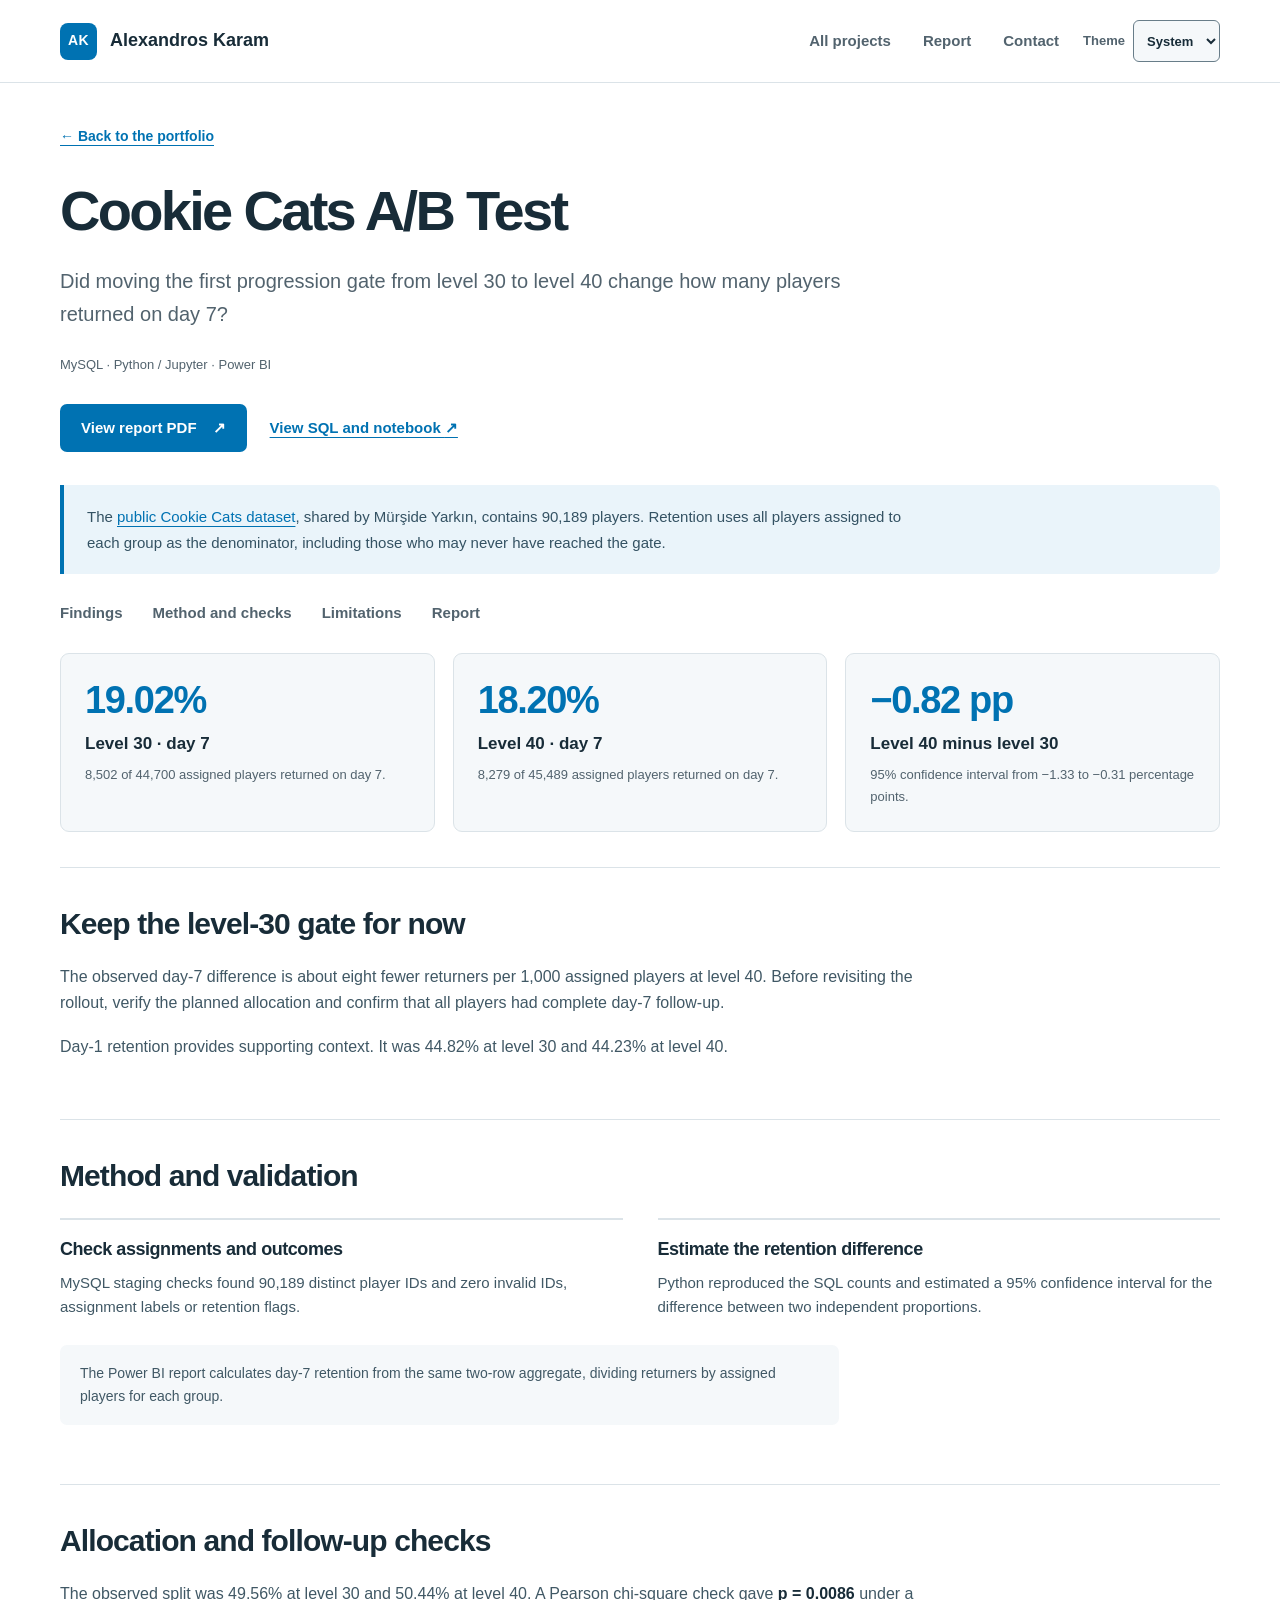
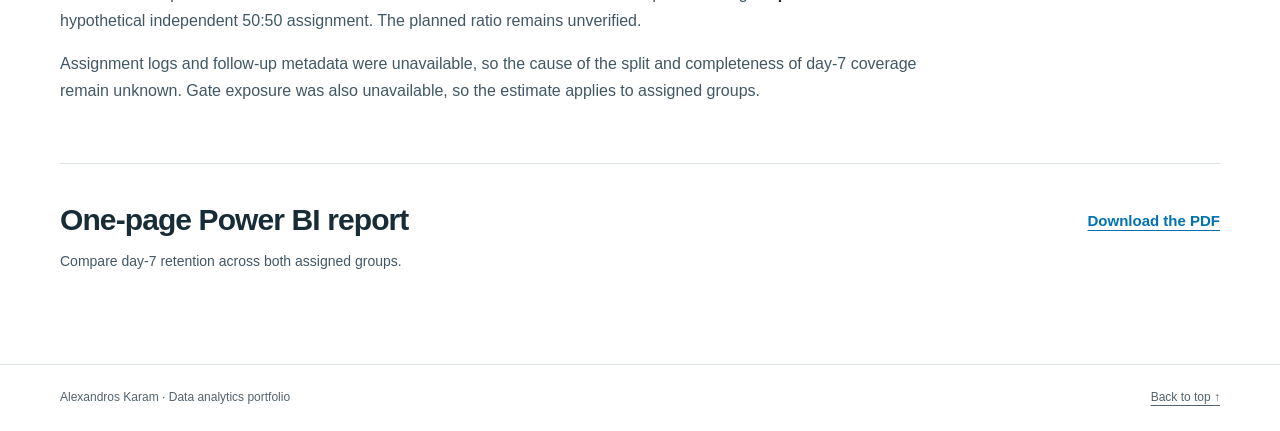
==== projects/cookie-cats-ab-test/index.html @ 2361bf5e "Add Cookie Cats A/B Test case study" ====
<!doctype html>
<html lang="en">
<head>
  <meta charset="utf-8">
  <meta name="viewport" content="width=device-width, initial-scale=1">
  <meta name="description" content="An A/B test case study on how moving the first Cookie Cats progression gate from level 30 to level 40 affected day-7 retention.">
  <meta name="color-scheme" content="light dark">
  <link rel="icon" href="../../favicon.ico?v=20261107" type="image/x-icon">
  <link rel="icon" href="../../favicon.svg?v=20261107" type="image/svg+xml" sizes="any">
  <title>Cookie Cats A/B Test | Alexandros Karam</title>
  <script src="../../theme.js?v=1"></script>
  <link rel="stylesheet" href="../../styles.css?v=theme-1">
</head>
<body class="case-page">
  <a class="skip" href="#main">Skip to content</a>
  <header>
    <div class="wrap nav">
      <a class="brand" href="../../index.html"><span class="monogram" aria-hidden="true">AK</span>Alexandros Karam</a>
      <nav aria-label="Main navigation">
        <a class="about-nav" href="../../index.html#projects">All projects</a>
        <a href="#report">Report</a>
        <a href="../../index.html#contact">Contact</a>
      </nav>
      <label class="theme-picker" hidden>
        <span>Theme</span>
        <select id="portfolio-theme">
          <option value="system">System</option>
          <option value="light">Light</option>
          <option value="dark">Dark</option>
        </select>
      </label>
    </div>
  </header>
  <main class="wrap case-main" id="main">
    <section class="case-intro" aria-labelledby="case-title">
      <a class="breadcrumb" href="../../index.html#projects">← Back to the portfolio</a>
      <h1 id="case-title">Cookie Cats A/B Test</h1>
      <p class="case-deck">Did moving the first progression gate from level 30 to level 40 change how many players returned on day 7?</p>
      <div class="case-meta"><span>MySQL · Python / Jupyter · Power BI</span></div>
      <div class="actions">
        <a class="button" href="cookie-cats-ab-test-report.pdf" target="_blank" rel="noopener">View report PDF <span aria-hidden="true">↗</span></a>
        <a class="text-link" href="https://github.com/Alex-Karam/cookie-cats-ab-test" target="_blank" rel="noopener">View SQL and notebook <span aria-hidden="true">↗</span></a>
      </div>
    </section>
    <aside class="disclosure" aria-label="Data source and scope">
      <p>The <a href="https://www.kaggle.com/datasets/mursideyarkin/mobile-games-ab-testing-cookie-cats">public Cookie Cats dataset</a>, shared by Mürşide Yarkın, contains 90,189 players. Retention uses all players assigned to each group as the denominator, including those who may never have reached the gate.</p>
    </aside>
    <nav aria-label="Case study sections">
      <ul class="case-jump">
        <li><a href="#findings">Findings</a></li>
        <li><a href="#method">Method and checks</a></li>
        <li><a href="#limitations">Limitations</a></li>
        <li><a href="#report">Report</a></li>
      </ul>
    </nav>
    <section class="case-metrics" aria-label="Primary day-7 retention results">
      <article class="case-metric"><span class="value">19.02%</span><h2>Level 30 · day 7</h2><p>8,502 of 44,700 assigned players returned on day 7.</p></article>
      <article class="case-metric"><span class="value">18.20%</span><h2>Level 40 · day 7</h2><p>8,279 of 45,489 assigned players returned on day 7.</p></article>
      <article class="case-metric"><span class="value">−0.82 pp</span><h2>Level 40 minus level 30</h2><p>95% confidence interval from −1.33 to −0.31 percentage points.</p></article>
    </section>
    <section class="case-section" id="findings" aria-labelledby="findings-title">
      <h2 id="findings-title">Keep the level-30 gate for now</h2>
      <p>The observed day-7 difference is about eight fewer returners per 1,000 assigned players at level 40. Before revisiting the rollout, verify the planned allocation and confirm that all players had complete day-7 follow-up.</p>
      <p>Day-1 retention provides supporting context. It was 44.82% at level 30 and 44.23% at level 40.</p>
    </section>
    <section class="case-section" id="method" aria-labelledby="method-title">
      <h2 id="method-title">Method and validation</h2>
      <div class="method-grid">
        <div class="method-step"><h3>Check assignments and outcomes</h3><p>MySQL staging checks found 90,189 distinct player IDs and zero invalid IDs, assignment labels or retention flags.</p></div>
        <div class="method-step"><h3>Estimate the retention difference</h3><p>Python reproduced the SQL counts and estimated a 95% confidence interval for the difference between two independent proportions.</p></div>
      </div>
      <p class="case-note">The Power BI report calculates day-7 retention from the same two-row aggregate, dividing returners by assigned players for each group.</p>
    </section>
    <section class="case-section" id="limitations" aria-labelledby="limitations-title">
      <h2 id="limitations-title">Allocation and follow-up checks</h2>
      <p>The observed split was 49.56% at level 30 and 50.44% at level 40. A Pearson chi-square check gave <strong>p = 0.0086</strong> under a hypothetical independent 50:50 assignment. The planned ratio remains unverified.</p>
      <p>Assignment logs and follow-up metadata were unavailable, so the cause of the split and completeness of day-7 coverage remain unknown. Gate exposure was also unavailable, so the estimate applies to assigned groups.</p>
    </section>
    <section class="case-section" id="report" aria-labelledby="report-title">
      <div class="report-head">
        <div><h2 id="report-title">One-page Power BI report</h2><p>Compare day-7 retention across both assigned groups.</p></div>
        <a class="text-link" href="cookie-cats-ab-test-report.pdf" download>Download the PDF</a>
      </div>
    </section>
  </main>
  <footer><div class="wrap footer"><span>Alexandros Karam · Data analytics portfolio</span><a href="#main">Back to top ↑</a></div></footer>
</body>
</html>
---- styles.css ----
:root {
      color-scheme:light;
      --ink:#182c38;
      --muted:#52636e;
      --blue:#0072b2;
      --orange:#d55e00;
      --line:#dbe3e8;
      --paper:#fff;
      --wash:#f5f8fa;
      --soft-blue:#eaf4fa;
      --header:rgba(255,255,255,.97);
      --card-line:#cfdfeb;
      --status:#224a60;
      --body-copy:#3f5664;
      --tag-line:#c4d7e5;
      --tag-surface:rgba(255,255,255,.6);
      --journey-line:#d5e2eb;
      --journey-surface:rgba(255,255,255,.8);
      --step-line:#bdd2e0;
      --detail-line:#bfd3e1;
      --status-outline:#687d89;
      --disclosure-copy:#345263;
      --section-copy:#405865;
      --button:#0072b2;
      --button-hover:#005d91;
      --strong-link:#005d91;
    }
    @supports (color:light-dark(white, black)) {
      :root {
        color-scheme:light dark;
        --ink:light-dark(#182c38, #e4edf3);
        --muted:light-dark(#52636e, #afc0cc);
        --blue:light-dark(#0072b2, #82c9f6);
        --orange:light-dark(#d55e00, #ffad72);
        --line:light-dark(#dbe3e8, #334754);
        --paper:light-dark(#fff, #101920);
        --wash:light-dark(#f5f8fa, #15232e);
        --soft-blue:light-dark(#eaf4fa, #192d3b);
        --header:light-dark(rgba(255,255,255,.97), #101920);
        --card-line:light-dark(#cfdfeb, #3b5262);
        --status:light-dark(#224a60, #b3d8f1);
        --body-copy:light-dark(#3f5664, #c8d8e3);
        --tag-line:light-dark(#c4d7e5, #4b6578);
        --tag-surface:light-dark(rgba(255,255,255,.6), #263d4d);
        --journey-line:light-dark(#d5e2eb, #3b5262);
        --journey-surface:light-dark(rgba(255,255,255,.8), #192d3b);
        --step-line:light-dark(#bdd2e0, #4b6578);
        --detail-line:light-dark(#bfd3e1, #405967);
        --status-outline:light-dark(#687d89, #92a7b5);
        --disclosure-copy:light-dark(#345263, #c6dceb);
        --section-copy:light-dark(#405865, #c8d8e3);
        --button:light-dark(#0072b2, #006da8);
        --button-hover:light-dark(#005d91, #005985);
        --strong-link:light-dark(#005d91, #a4dafb);
      }
      :root[data-theme="light"] { color-scheme:light; }
      :root[data-theme="dark"] { color-scheme:dark; }
    }
    * { box-sizing:border-box; }
    html { scroll-behavior:smooth; scroll-padding-top:92px; }
    body { margin:0; background:var(--paper); color:var(--ink); font:17px/1.65 "Segoe UI",Arial,sans-serif; }
    a { color:var(--blue); text-underline-offset:4px; }
    a:hover { text-decoration-thickness:2px; }
    a:focus-visible, summary:focus-visible, .theme-picker select:focus-visible { outline:3px solid var(--orange); outline-offset:5px; }
    .skip { position:absolute; left:16px; top:-80px; z-index:20; padding:10px 18px; background:var(--ink); color:var(--paper); }
    .skip:focus { top:12px; }
    .wrap { width:min(1160px,calc(100% - 80px)); margin-inline:auto; }
    header { position:sticky; top:0; z-index:10; background:var(--header); border-bottom:1px solid var(--line); }
    .nav { min-height:82px; display:flex; align-items:center; justify-content:space-between; gap:24px; }
    .brand { display:flex; align-items:center; gap:13px; color:var(--ink); text-decoration:none; font-weight:650; font-size:18px; }
    .monogram { width:37px; height:37px; display:grid; place-items:center; background:var(--button); color:white; font-size:14px; letter-spacing:.03em; border-radius:8px; }
    nav { display:flex; align-items:center; gap:32px; }
    nav a { color:var(--muted); text-decoration:none; font-size:15px; font-weight:600; }
    nav a:hover { color:var(--blue); }
    .nav > nav { margin-inline-start:auto; }
    .theme-picker { display:flex; align-items:center; gap:8px; color:var(--muted); font-size:13px; font-weight:600; }
    .theme-picker[hidden] { display:none; }
    .theme-picker select { min-height:42px; padding:6px 9px; border:1px solid var(--status-outline); border-radius:6px; background:var(--wash); color:var(--ink); font:inherit; cursor:pointer; }
    .hero { display:grid; grid-template-columns:minmax(0,1.65fr) minmax(240px,.8fr); align-items:center; gap:70px; padding-block:77px 70px; }
    .eyebrow { margin:0 0 19px; font-size:12px; font-weight:750; letter-spacing:.14em; text-transform:uppercase; color:var(--blue); }
    h1 { margin:0 0 25px; font-size:clamp(43px,5.25vw,70px); line-height:1.08; letter-spacing:-.048em; font-weight:650; }
    h1 span { display:block; }
    h1 .accent { color:var(--blue); }
    .lead { max-width:620px; margin:0; font-size:19px; line-height:1.7; color:var(--muted); }
    .lead strong { font-weight:650; color:var(--ink); }
    .actions { display:flex; flex-wrap:wrap; align-items:center; gap:23px; margin-top:29px; }
    .button { display:inline-flex; align-items:center; justify-content:center; gap:16px; min-height:48px; padding:10px 21px; background:var(--button); color:white; border-radius:7px; text-decoration:none; font-weight:650; font-size:15px; }
    .button:hover { background:var(--button-hover); text-decoration:none; }
    .text-link { font-size:15px; font-weight:650; }
    .portrait { margin:0; width:100%; max-width:320px; justify-self:end; position:relative; padding:11px; border:1px solid var(--line); border-radius:20px; background:var(--wash); }
    .portrait::before { content:""; position:absolute; height:65px; width:5px; background:var(--orange); left:-3px; top:40px; border-radius:4px; }
    .portrait img { display:block; width:100%; height:auto; aspect-ratio:1/1.05; object-fit:cover; object-position:center 32%; border-radius:12px; }
    .portrait figcaption { padding:14px 7px 5px; font-size:13px; line-height:1.5; color:var(--muted); }
    .portrait figcaption strong { display:block; font-size:15px; color:var(--ink); font-weight:650; }
    .tools { display:flex; align-items:center; gap:32px; flex-wrap:wrap; padding:22px 0; border-top:1px solid var(--line); border-bottom:1px solid var(--line); }
    .tools-label { font-size:12px; font-weight:700; letter-spacing:.09em; text-transform:uppercase; color:var(--muted); margin-right:auto; }
    .tools span:not(.tools-label) { font-size:15px; font-weight:650; }
    section { padding-block:76px; }
    .section-head { display:flex; align-items:end; justify-content:space-between; gap:30px; margin-bottom:32px; }
    .section-head .eyebrow { margin-bottom:9px; }
    h2 { margin:0; font-size:36px; line-height:1.2; font-weight:650; letter-spacing:-.03em; }
    .section-head p:last-child { margin:0; max-width:375px; font-size:15px; color:var(--muted); }
    #projects { padding-bottom:36px; }
    .completed-grid { display:grid; grid-template-columns:repeat(2,minmax(0,1fr)); gap:20px; align-items:stretch; }
    .completed-card { display:flex; flex-direction:column; min-width:0; padding:26px; background:var(--soft-blue); border:1px solid var(--card-line); border-radius:12px; }
    .status { display:inline-flex; align-items:center; gap:8px; font-size:12px; font-weight:650; color:var(--status); }
    .status::before { content:""; width:7px; height:7px; border-radius:50%; background:var(--blue); flex-shrink:0; }
    h3 { margin:15px 0; font-size:30px; line-height:1.25; letter-spacing:-.025em; font-weight:650; }
    .completed-card h3 { min-height:2.5em; margin:17px 0 15px; font-size:24px; line-height:1.25; }
    .completed-card .card-description { margin:0 0 15px; font-size:15px; line-height:1.65; color:var(--body-copy); }
    .completed-card .card-context { margin:0 0 20px; font-size:13px; line-height:1.65; color:var(--muted); }
    .completed-card .tags { margin:0 0 17px; }
    .completed-card .card-report { margin:auto 0 0; padding-top:8px; color:var(--muted); font-size:12px; }
    .completed-card .case-links { gap:13px 18px; margin-top:17px; }
    .completed-card .case-links .button { padding:9px 13px; gap:10px; font-size:13px; }
    .completed-card .case-links .text-link { font-size:13px; }
    .tags { display:flex; flex-wrap:wrap; gap:8px; margin-top:23px; }
    .tag { border:1px solid var(--tag-line); border-radius:5px; padding:4px 10px; font-size:12px; font-weight:650; background:var(--tag-surface); }
    .journey { margin-bottom:22px; padding:22px; border:1px solid var(--journey-line); border-radius:10px; background:var(--journey-surface); }
    .journey-label { display:block; margin-bottom:17px; font-size:10px; letter-spacing:.1em; font-weight:750; color:var(--muted); text-transform:uppercase; }
    .journey-step { display:flex; align-items:center; gap:13px; margin-top:10px; font-size:14px; font-weight:600; }
    .journey-step b { display:grid; place-items:center; font-size:11px; border:1px solid var(--step-line); color:var(--blue); border-radius:5px; width:29px; height:29px; font-weight:700; }
    .journey-note { margin:17px 0 0!important; font-size:12px!important; color:var(--muted)!important; line-height:1.55; }
    details { border-top:1px solid var(--detail-line); padding-top:15px; }
    summary { cursor:pointer; font-size:14px; font-weight:650; color:var(--strong-link); padding:3px 0; }
    details ul { margin:13px 0 0; padding-left:19px; color:var(--body-copy); font-size:14px; }
    details li { margin-bottom:8px; }
    .release-note { margin:17px 0 0!important; font-size:12px!important; line-height:1.6; }
    .development { padding-block:18px 70px; }
    .development h2 { font-size:26px; }
    .development-list { margin-top:20px; border-top:1px solid var(--line); }
    .development-row { display:grid; grid-template-columns:minmax(0,1fr) 115px; gap:28px; padding:24px 0; border-bottom:1px solid var(--line); }
    .development-row h3 { font-size:19px; margin:0 0 8px; letter-spacing:-.015em; }
    .development-row p { margin:0; max-width:850px; font-size:14px; color:var(--muted); }
    .development-row .status { justify-self:end; align-self:start; white-space:nowrap; color:var(--muted); padding-top:5px; }
    .development-row .status::before { background:transparent; border:1.5px solid var(--status-outline); }
    .about-shell { background:var(--wash); border-block:1px solid var(--line); }
    .about { display:grid; grid-template-columns:minmax(0,.9fr) minmax(0,1.3fr); gap:100px; }
    .about .eyebrow { margin-bottom:12px; }
    .about h2 { max-width:320px; font-size:34px; }
    .about p { margin:0 0 18px; color:var(--muted); font-size:16px; }
    .principles { list-style:none; padding:0; margin:28px 0 0; display:grid; gap:14px; }
    .principles li { display:grid; grid-template-columns:26px 1fr; gap:10px; font-size:15px; }
    .principles b { color:var(--blue); font-size:12px; padding-top:3px; }
    .principles strong { font-weight:650; }
    .research-links { display:flex; gap:24px; margin-top:25px; font-size:14px; font-weight:650; }
    .contact { display:flex; justify-content:space-between; align-items:center; gap:40px; padding-block:64px; }
    .contact .eyebrow { margin-bottom:10px; }
    .contact h2 { font-size:32px; }
    .contact p { margin:12px 0 0; color:var(--muted); font-size:16px; }
    .contact-actions { display:flex; flex-direction:column; align-items:center; gap:13px; flex-shrink:0; }
    footer { border-top:1px solid var(--line); }
    .footer { display:flex; justify-content:space-between; align-items:center; gap:20px; padding-block:23px; font-size:12px; color:var(--muted); }
    .footer a { color:var(--muted); }
    @media (max-width:1000px) {
      .completed-grid { grid-template-columns:1fr; gap:18px; }
      .completed-card h3 { min-height:0; }
    }
    @media (max-width:950px) {
      .wrap { width:calc(100% - 48px); }
      .hero { gap:35px; padding-block:56px; grid-template-columns:minmax(0,1.5fr) minmax(210px,.8fr); }
      h1 { font-size:53px; }
      .lead { font-size:17px; }
      .about { gap:50px; }
      .tools { gap:22px; }
      .tools-label { flex-basis:100%; }
    }
    @media (max-width:650px) {
      html { scroll-padding-top:80px; }
      body { font-size:16px; }
      .wrap { width:calc(100% - 40px); }
      .nav { min-height:72px; gap:12px; }
      .brand { font-size:15px; gap:9px; }
      .monogram { width:30px; height:30px; font-size:12px; }
      nav { gap:18px; }
      nav a { font-size:13px; }
      nav .about-nav { display:none; }
      .hero { grid-template-columns:1fr; gap:36px; padding-block:41px 34px; }
      h1 { font-size:clamp(40px,9.8vw,55px); letter-spacing:-.045em; }
      .eyebrow { font-size:10px; margin-bottom:17px; }
      .lead { font-size:17px; }
      .actions { gap:23px; margin-top:24px; }
      .portrait { max-width:100%; display:grid; grid-template-columns:105px minmax(0,1fr); gap:17px; padding:9px; align-items:center; border-radius:13px; }
      .portrait::before { height:36px; top:23px; width:4px; }
      .portrait img { aspect-ratio:1; object-position:center 15%; border-radius:7px; }
      .portrait figcaption { padding:0 8px 0 0; font-size:12px; }
      .portrait figcaption strong { font-size:14px; margin-bottom:4px; }
      .tools { gap:10px 23px; padding-block:19px; }
      .tools span:not(.tools-label) { font-size:13px; }
      section { padding-block:46px; }
      .section-head { display:block; margin-bottom:25px; }
      h2 { font-size:30px; }
      .section-head p:last-child { margin-top:15px; font-size:14px; }
      .completed-card { padding:23px; }
      .completed-card h3 { font-size:23px; }
      h3 { font-size:27px; }
      .journey { padding:18px; }
      .development { padding-block:12px 46px; }
      .development h2 { font-size:24px; }
      .development-row { grid-template-columns:1fr; gap:10px; }
      .development-row .status { justify-self:start; padding:0; }
      .about { grid-template-columns:1fr; gap:25px; }
      .about h2 { font-size:29px; max-width:100%; }
      .about p { font-size:15px; }
      .contact { align-items:flex-start; flex-direction:column; gap:25px; padding-block:46px; }
      .contact h2 { font-size:29px; }
      .contact-actions { align-items:flex-start; }
      .footer { align-items:flex-start; flex-direction:column; gap:7px; }
    }
    @media (max-width:650px) {
      .nav:has(.theme-picker:not([hidden])) { display:grid; grid-template-columns:minmax(0,1fr) auto; gap:4px 12px; padding-block:9px; }
      .nav:has(.theme-picker:not([hidden])) > nav { grid-column:1 / -1; grid-row:2; margin-inline-start:0; min-height:30px; }
      .theme-picker { grid-column:2; grid-row:1; }
      html:has(.theme-picker:not([hidden])) { scroll-padding-top:105px; }
    }
    @media (max-width:370px) {
      .theme-picker span { position:absolute; width:1px; height:1px; overflow:hidden; clip-path:inset(50%); white-space:nowrap; }
    }
    @media (prefers-reduced-motion:reduce) { html { scroll-behavior:auto; } }

    .case-links { display:flex; align-items:center; flex-wrap:wrap; gap:16px 22px; margin-top:23px; }
    .case-links .button { min-height:43px; font-size:14px; padding:8px 16px; }
    .case-links .text-link { font-size:13px; }
    .case-main { padding-bottom:32px; }
    .case-intro { padding-block:39px 33px; }
    .breadcrumb { display:inline-block; margin:0 0 31px; font-size:14px; font-weight:600; }
    .case-intro .eyebrow { margin-bottom:15px; }
    .case-intro h1 { max-width:950px; font-size:clamp(34px,4.5vw,56px); line-height:1.14; margin-bottom:22px; }
    .case-deck { margin:0; max-width:790px; color:var(--muted); font-size:20px; line-height:1.65; }
    .case-meta { display:flex; flex-wrap:wrap; align-items:center; gap:10px 24px; margin:23px 0 0; color:var(--muted); font-size:13px; }
    .case-meta .status { font-size:13px; }
    .disclosure { border-left:4px solid var(--blue); border-radius:0 8px 8px 0; padding:19px 23px; background:var(--soft-blue); color:var(--disclosure-copy); font-size:15px; line-height:1.7; margin:0 0 27px; }
    .disclosure p { margin:0; max-width:100ch; }
    .disclosure strong { color:var(--ink); font-weight:650; }
    .case-jump { display:flex; flex-wrap:wrap; gap:12px 30px; margin:0; padding:0 0 27px; list-style:none; font-size:14px; font-weight:600; }
    .case-metrics { display:grid; grid-template-columns:repeat(3,minmax(0,1fr)); gap:18px; padding-block:0 35px; }
    .case-metric { border:1px solid var(--line); border-radius:9px; padding:24px; background:var(--wash); }
    .case-metric .value { display:block; color:var(--blue); font-size:38px; line-height:1.2; letter-spacing:-.035em; font-weight:650; margin-bottom:10px; }
    .case-metric h2 { font-size:17px; letter-spacing:0; margin:0 0 10px; }
    .case-metric p { margin:0; color:var(--muted); font-size:13px; line-height:1.65; }
    @media (min-width:651px) {
      .business-case .case-metric .value, .fx-case .case-metric .value { font-size:clamp(26px,3vw,38px); }
    }
    .case-section { border-top:1px solid var(--line); padding-block:38px 42px; }
    .case-section h2 { font-size:30px; margin:0 0 22px; }
    .case-section h3 { font-size:21px; margin:26px 0 11px; }
    .case-section p { max-width:100ch; margin:0 0 17px; color:var(--section-copy); font-size:16px; }
    .case-section strong { color:var(--ink); font-weight:650; }
    .case-section ul { max-width:100ch; padding-left:22px; color:var(--section-copy); font-size:16px; }
    .case-section li { padding-left:3px; margin-bottom:11px; }
    .table-scroll { width:100%; overflow-x:auto; margin:23px 0; border:1px solid var(--line); border-radius:8px; }
    table { width:100%; border-collapse:collapse; font-size:14px; text-align:left; }
    caption { text-align:left; padding:16px 19px; color:var(--muted); background:var(--wash); font-size:13px; }
    th,td { padding:14px 19px; border-top:1px solid var(--line); vertical-align:top; }
    thead th { color:var(--muted); font-weight:650; background:var(--wash); white-space:nowrap; }
    tbody th { font-weight:600; }
    .method-grid { display:grid; grid-template-columns:1fr 1fr; gap:22px 35px; margin-top:24px; }
    .method-step { padding-top:18px; border-top:2px solid var(--line); }
    .method-step h3 { margin:0 0 10px; font-size:18px; }
    .method-step p { font-size:15px; margin-bottom:0; }
    .case-journey { max-width:680px; margin-block:24px; background:var(--wash); }
    .case-note { padding:17px 20px; background:var(--wash); border-radius:7px; font-size:14px!important; margin-top:25px!important; }
    .report-head { display:flex; align-items:start; justify-content:space-between; flex-wrap:wrap; gap:15px 30px; }
    .report-head h2 { margin-bottom:12px; }
    .report-head p { font-size:14px; max-width:680px; }
    .report-head .text-link { margin-top:7px; }
    .report-figure { margin:28px 0 36px; }
    .report-figure figcaption { display:flex; align-items:center; justify-content:space-between; flex-wrap:wrap; gap:8px 20px; margin-bottom:12px; }
    .report-figure h3 { margin:0; font-size:20px; }
    .report-figure figcaption a { font-size:13px; font-weight:600; }
    .report-figure img { display:block; width:100%; height:auto; border:1px solid var(--line); border-radius:7px; }
    .case-bottom { display:flex; flex-wrap:wrap; align-items:center; gap:20px 30px; padding-top:9px; }
    @media (max-width:650px) {
      .case-intro { padding-block:28px 29px; }
      .breadcrumb { margin-bottom:25px; font-size:13px; }
      .case-intro h1 { font-size:34px; }
      .case-deck { font-size:17px; }
      .case-meta { gap:9px 16px; font-size:12px; }
      .case-meta .status { font-size:12px; }
      .disclosure { padding:16px 17px; font-size:14px; }
      .case-jump { gap:9px 21px; font-size:13px; }
      .case-metrics { grid-template-columns:1fr; gap:12px; padding-bottom:29px; }
      .case-metric { padding:19px; }
      .case-metric .value { font-size:33px; }
      .case-section { padding-block:31px; }
      .case-section h2 { font-size:27px; }
      .case-section h3 { font-size:19px; }
      .case-section p,.case-section ul { font-size:15px; }
      .method-grid { grid-template-columns:1fr; gap:23px; }
      th,td { padding:11px 12px; }
      .report-figure h3 { font-size:18px; }
    }
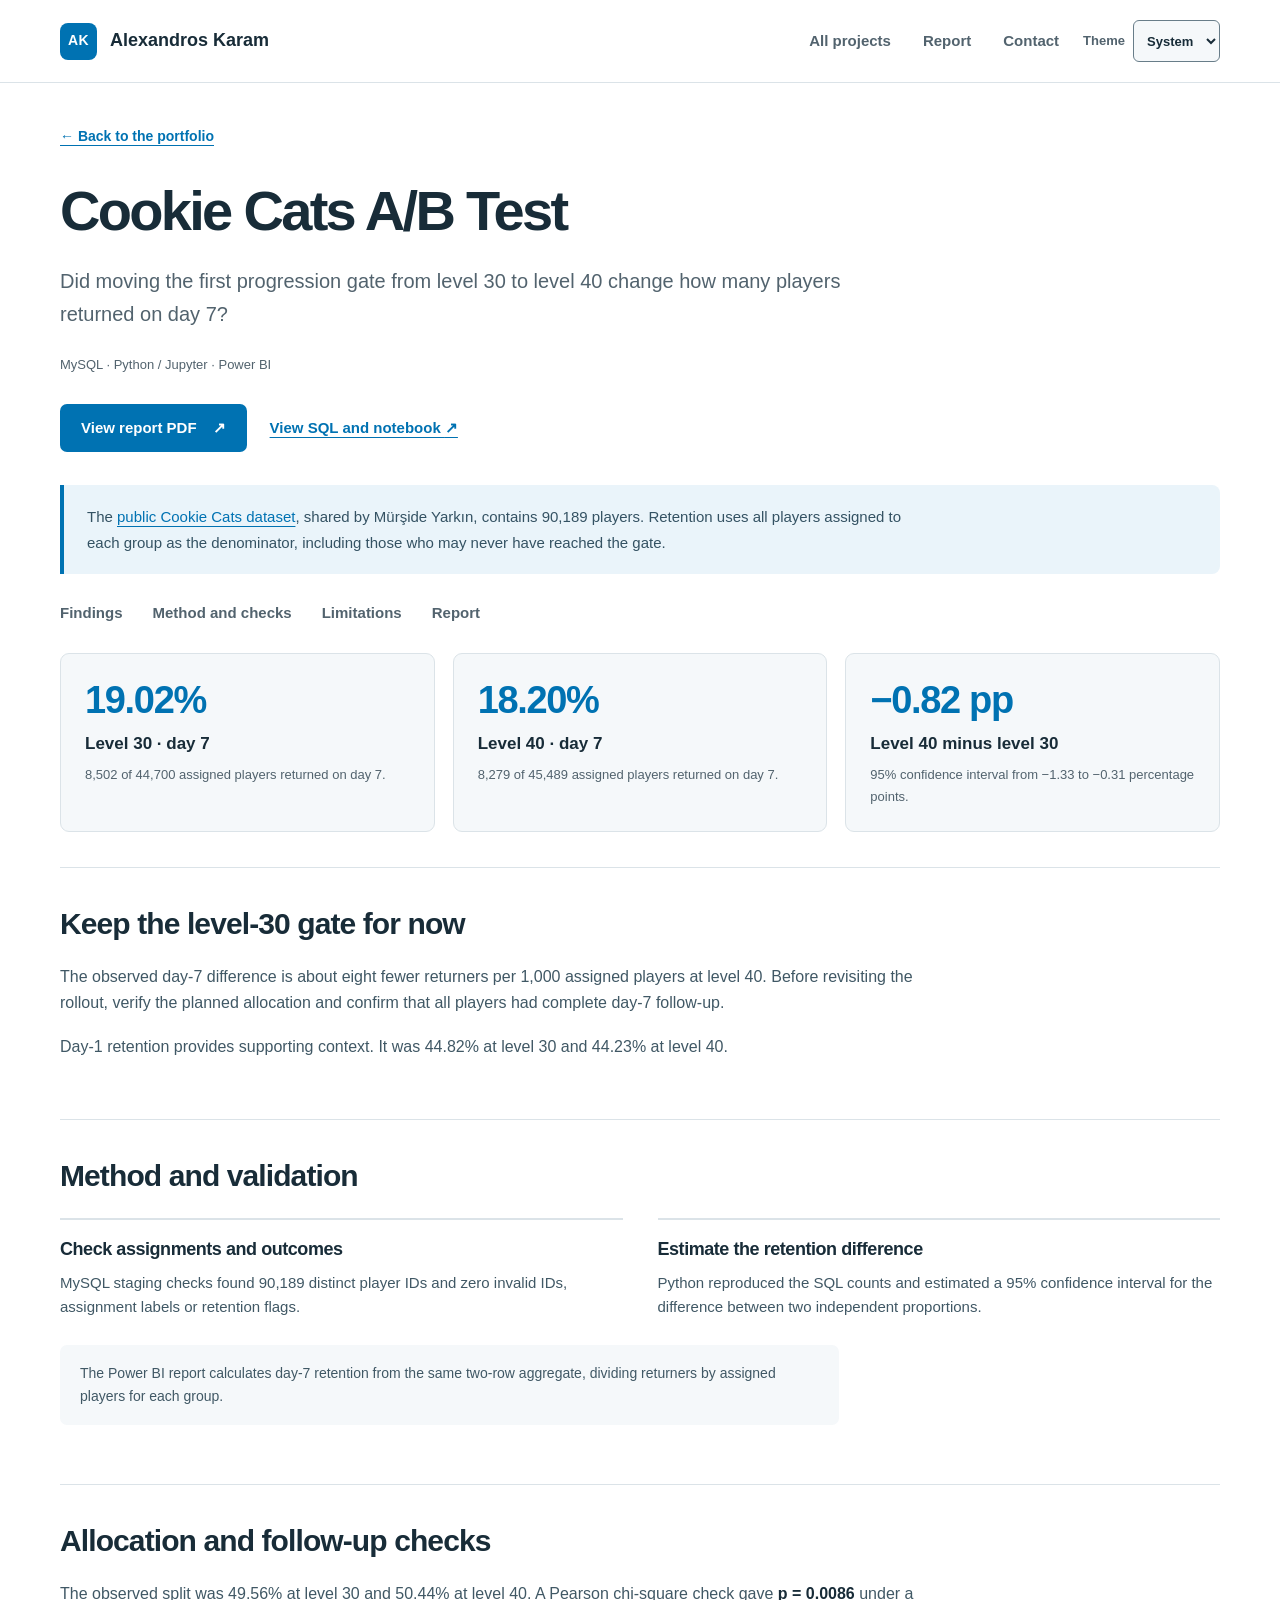
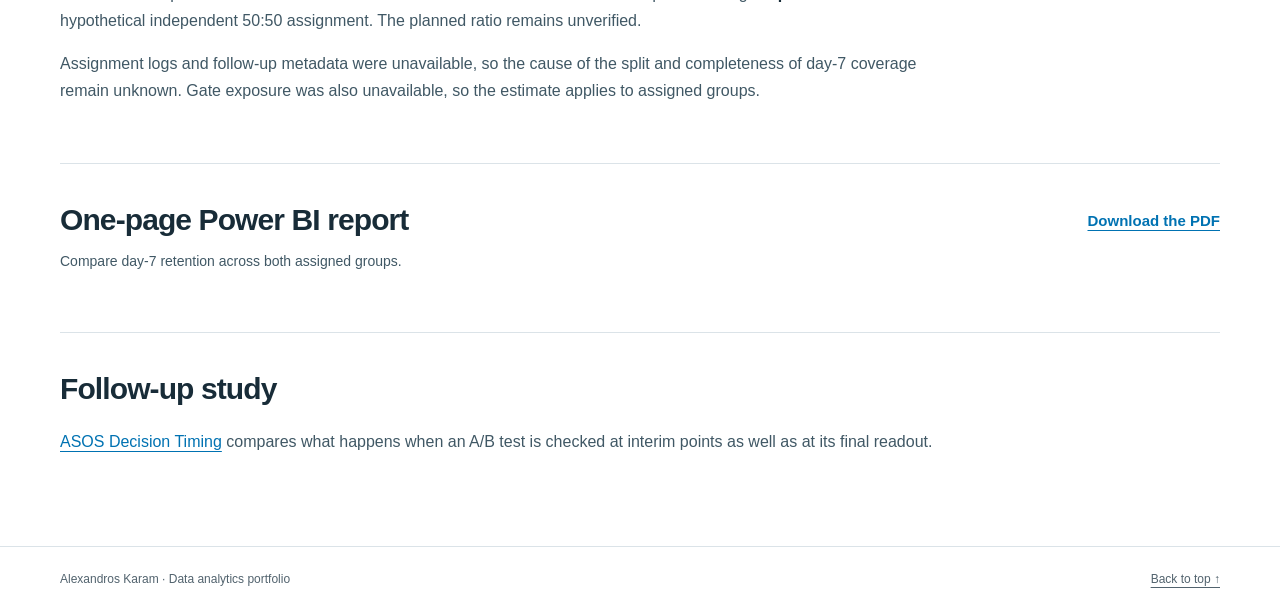
==== commit 32c87e46: "Add ASOS Decision Timing case study" ====
--- a/projects/cookie-cats-ab-test/index.html
+++ b/projects/cookie-cats-ab-test/index.html
@@ -82,6 +82,10 @@
         <a class="text-link" href="cookie-cats-ab-test-report.pdf" download>Download the PDF</a>
       </div>
     </section>
+    <section class="case-section" aria-labelledby="follow-up-title">
+      <h2 id="follow-up-title">Follow-up study</h2>
+      <p><a href="../asos-decision-timing/index.html">ASOS Decision Timing</a> compares what happens when an A/B test is checked at interim points as well as at its final readout.</p>
+    </section>
   </main>
   <footer><div class="wrap footer"><span>Alexandros Karam · Data analytics portfolio</span><a href="#main">Back to top ↑</a></div></footer>
 </body>
